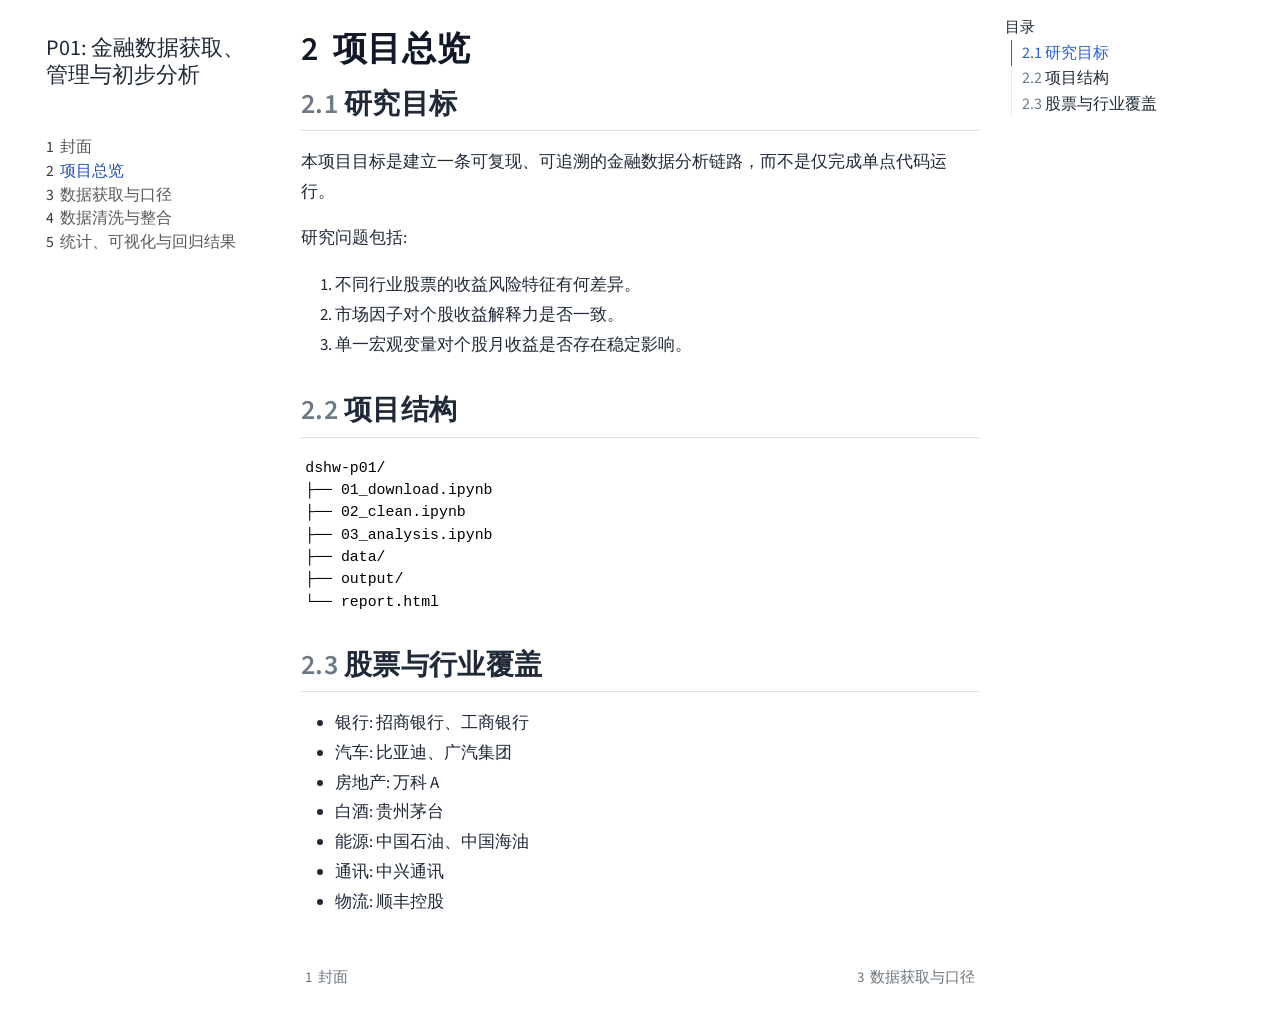
==== docs/book/01-overview.html @ 4a246908 "fix: make custom scss compatible with quarto 1.9" ====
<!DOCTYPE html>
<html xmlns="http://www.w3.org/1999/xhtml" lang="zh-Hans" xml:lang="zh-Hans"><head>

<meta charset="utf-8">
<meta name="generator" content="quarto-1.9.36">

<meta name="viewport" content="width=device-width, initial-scale=1.0, user-scalable=yes">


<title>2&nbsp; 项目总览 – P01: 金融数据获取、管理与初步分析</title>
<style>
/* Default styles provided by pandoc.
** See https://pandoc.org/MANUAL.html#variables-for-html for config info.
*/
code{white-space: pre-wrap;}
span.smallcaps{font-variant: small-caps;}
div.columns{display: flex; gap: min(4vw, 1.5em);}
div.column{flex: auto; overflow-x: auto;}
div.hanging-indent{margin-left: 1.5em; text-indent: -1.5em;}
ul.task-list{list-style: none;}
ul.task-list li input[type="checkbox"] {
  width: 0.8em;
  margin: 0 0.8em 0.2em -1em; /* quarto-specific, see https://github.com/quarto-dev/quarto-cli/issues/4556 */ 
  vertical-align: middle;
}
</style>


<script src="../site_libs/quarto-nav/quarto-nav.js"></script>
<script src="../site_libs/quarto-nav/headroom.min.js"></script>
<script src="../site_libs/clipboard/clipboard.min.js"></script>
<script src="../site_libs/quarto-search/autocomplete.umd.js"></script>
<script src="../site_libs/quarto-search/fuse.min.js"></script>
<script src="../site_libs/quarto-search/quarto-search.js"></script>
<meta name="quarto:offset" content="../">
<link href="../book/02-download.html" rel="next">
<link href="../index.html" rel="prev">
<script src="../site_libs/quarto-html/quarto.js" type="module"></script>
<script src="../site_libs/quarto-html/tabsets/tabsets.js" type="module"></script>
<script src="../site_libs/quarto-html/popper.min.js"></script>
<script src="../site_libs/quarto-html/tippy.umd.min.js"></script>
<script src="../site_libs/quarto-html/anchor.min.js"></script>
<link href="../site_libs/quarto-html/tippy.css" rel="stylesheet">
<link href="../site_libs/quarto-html/quarto-syntax-highlighting-845c23b38eaddc0f92fda52bfe77a8c8.css" rel="stylesheet" id="quarto-text-highlighting-styles">
<script src="../site_libs/bootstrap/bootstrap.min.js"></script>
<link href="../site_libs/bootstrap/bootstrap-icons.css" rel="stylesheet">
<link href="../site_libs/bootstrap/bootstrap-aed48c3e7c4aaeac92af8b2b0620a823.min.css" rel="stylesheet" append-hash="true" id="quarto-bootstrap" data-mode="light">
<script id="quarto-search-options" type="application/json">{
  "location": "sidebar",
  "copy-button": false,
  "collapse-after": 3,
  "panel-placement": "start",
  "type": "textbox",
  "limit": 50,
  "keyboard-shortcut": [
    "f",
    "/",
    "s"
  ],
  "show-item-context": false,
  "language": {
    "search-no-results-text": "没有结果",
    "search-matching-documents-text": "匹配的文档",
    "search-copy-link-title": "复制搜索链接",
    "search-hide-matches-text": "隐藏其它匹配结果",
    "search-more-match-text": "更多匹配结果",
    "search-more-matches-text": "更多匹配结果",
    "search-clear-button-title": "清除",
    "search-text-placeholder": "",
    "search-detached-cancel-button-title": "取消",
    "search-submit-button-title": "提交",
    "search-label": "搜索"
  }
}</script>


</head>

<body class="nav-sidebar floating quarto-light">

<div id="quarto-search-results"></div>
  <header id="quarto-header" class="headroom fixed-top">
  <nav class="quarto-secondary-nav">
    <div class="container-fluid d-flex">
      <button type="button" class="quarto-btn-toggle btn" data-bs-toggle="collapse" role="button" data-bs-target=".quarto-sidebar-collapse-item" aria-controls="quarto-sidebar" aria-expanded="false" aria-label="展开或折叠侧边栏导航" onclick="if (window.quartoToggleHeadroom) { window.quartoToggleHeadroom(); }">
        <i class="bi bi-layout-text-sidebar-reverse"></i>
      </button>
        <nav class="quarto-page-breadcrumbs" aria-label="breadcrumb"><ol class="breadcrumb"><li class="breadcrumb-item"><a href="../book/01-overview.html"><span class="chapter-number">2</span>&nbsp; <span class="chapter-title">项目总览</span></a></li></ol></nav>
        <a class="flex-grow-1" role="navigation" data-bs-toggle="collapse" data-bs-target=".quarto-sidebar-collapse-item" aria-controls="quarto-sidebar" aria-expanded="false" aria-label="展开或折叠侧边栏导航" onclick="if (window.quartoToggleHeadroom) { window.quartoToggleHeadroom(); }">      
        </a>
      <button type="button" class="btn quarto-search-button" aria-label="搜索" onclick="window.quartoOpenSearch();">
        <i class="bi bi-search"></i>
      </button>
    </div>
  </nav>
</header>
<!-- content -->
<div id="quarto-content" class="quarto-container page-columns page-rows-contents page-layout-article">
<!-- sidebar -->
  <nav id="quarto-sidebar" class="sidebar collapse collapse-horizontal quarto-sidebar-collapse-item sidebar-navigation floating overflow-auto">
    <div class="pt-lg-2 mt-2 text-left sidebar-header">
    <div class="sidebar-title mb-0 py-0">
      <a href="../">P01: 金融数据获取、管理与初步分析</a> 
        <div class="sidebar-tools-main">
    <a href="https://github.com/real-Yijun/dshw-p01" title="源代码" class="quarto-navigation-tool px-1" aria-label="源代码"><i class="bi bi-github"></i></a>
</div>
    </div>
      </div>
        <div class="mt-2 flex-shrink-0 align-items-center">
        <div class="sidebar-search">
        <div id="quarto-search" class="" title="搜索"></div>
        </div>
        </div>
    <div class="sidebar-menu-container"> 
    <ul class="list-unstyled mt-1">
        <li class="sidebar-item">
  <div class="sidebar-item-container"> 
  <a href="../index.html" class="sidebar-item-text sidebar-link">
 <span class="menu-text"><span class="chapter-number">1</span>&nbsp; <span class="chapter-title">封面</span></span></a>
  </div>
</li>
        <li class="sidebar-item">
  <div class="sidebar-item-container"> 
  <a href="../book/01-overview.html" class="sidebar-item-text sidebar-link active">
 <span class="menu-text"><span class="chapter-number">2</span>&nbsp; <span class="chapter-title">项目总览</span></span></a>
  </div>
</li>
        <li class="sidebar-item">
  <div class="sidebar-item-container"> 
  <a href="../book/02-download.html" class="sidebar-item-text sidebar-link">
 <span class="menu-text"><span class="chapter-number">3</span>&nbsp; <span class="chapter-title">数据获取与口径</span></span></a>
  </div>
</li>
        <li class="sidebar-item">
  <div class="sidebar-item-container"> 
  <a href="../book/03-clean.html" class="sidebar-item-text sidebar-link">
 <span class="menu-text"><span class="chapter-number">4</span>&nbsp; <span class="chapter-title">数据清洗与整合</span></span></a>
  </div>
</li>
        <li class="sidebar-item">
  <div class="sidebar-item-container"> 
  <a href="../book/04-analysis.html" class="sidebar-item-text sidebar-link">
 <span class="menu-text"><span class="chapter-number">5</span>&nbsp; <span class="chapter-title">统计、可视化与回归结果</span></span></a>
  </div>
</li>
    </ul>
    </div>
</nav>
<div id="quarto-sidebar-glass" class="quarto-sidebar-collapse-item" data-bs-toggle="collapse" data-bs-target=".quarto-sidebar-collapse-item"></div>
<!-- margin-sidebar -->
    <div id="quarto-margin-sidebar" class="sidebar margin-sidebar">
        <nav id="TOC" role="doc-toc" class="toc-active">
    <h2 id="toc-title">目录</h2>
   
  <ul>
  <li><a href="#研究目标" id="toc-研究目标" class="nav-link active" data-scroll-target="#研究目标"><span class="header-section-number">2.1</span> 研究目标</a></li>
  <li><a href="#项目结构" id="toc-项目结构" class="nav-link" data-scroll-target="#项目结构"><span class="header-section-number">2.2</span> 项目结构</a></li>
  <li><a href="#股票与行业覆盖" id="toc-股票与行业覆盖" class="nav-link" data-scroll-target="#股票与行业覆盖"><span class="header-section-number">2.3</span> 股票与行业覆盖</a></li>
  </ul>
</nav>
    </div>
<!-- main -->
<main class="content" id="quarto-document-content">

<header id="title-block-header" class="quarto-title-block default">
<div class="quarto-title">
<h1 class="title"><span class="chapter-number">2</span>&nbsp; <span class="chapter-title">项目总览</span></h1>
</div>



<div class="quarto-title-meta">

    
  
    
  </div>
  


</header>


<section id="研究目标" class="level2" data-number="2.1">
<h2 data-number="2.1" class="anchored" data-anchor-id="研究目标"><span class="header-section-number">2.1</span> 研究目标</h2>
<p>本项目目标是建立一条可复现、可追溯的金融数据分析链路，而不是仅完成单点代码运行。</p>
<p>研究问题包括:</p>
<ol type="1">
<li>不同行业股票的收益风险特征有何差异。</li>
<li>市场因子对个股收益解释力是否一致。</li>
<li>单一宏观变量对个股月收益是否存在稳定影响。</li>
</ol>
</section>
<section id="项目结构" class="level2" data-number="2.2">
<h2 data-number="2.2" class="anchored" data-anchor-id="项目结构"><span class="header-section-number">2.2</span> 项目结构</h2>
<pre class="text"><code>dshw-p01/
├── 01_download.ipynb
├── 02_clean.ipynb
├── 03_analysis.ipynb
├── data/
├── output/
└── report.html</code></pre>
</section>
<section id="股票与行业覆盖" class="level2" data-number="2.3">
<h2 data-number="2.3" class="anchored" data-anchor-id="股票与行业覆盖"><span class="header-section-number">2.3</span> 股票与行业覆盖</h2>
<ul>
<li>银行: 招商银行、工商银行</li>
<li>汽车: 比亚迪、广汽集团</li>
<li>房地产: 万科 A</li>
<li>白酒: 贵州茅台</li>
<li>能源: 中国石油、中国海油</li>
<li>通讯: 中兴通讯</li>
<li>物流: 顺丰控股</li>
</ul>


</section>

</main> <!-- /main -->
<script id="quarto-html-after-body" type="application/javascript">
  window.document.addEventListener("DOMContentLoaded", function (event) {
    const icon = "";
    const anchorJS = new window.AnchorJS();
    anchorJS.options = {
      placement: 'right',
      icon: icon
    };
    anchorJS.add('.anchored');
    const isCodeAnnotation = (el) => {
      for (const clz of el.classList) {
        if (clz.startsWith('code-annotation-')) {                     
          return true;
        }
      }
      return false;
    }
    const onCopySuccess = function(e) {
      // button target
      const button = e.trigger;
      // don't keep focus
      button.blur();
      // flash "checked"
      button.classList.add('code-copy-button-checked');
      var currentTitle = button.getAttribute("title");
      button.setAttribute("title", "已复制");
      let tooltip;
      if (window.bootstrap) {
        button.setAttribute("data-bs-toggle", "tooltip");
        button.setAttribute("data-bs-placement", "left");
        button.setAttribute("data-bs-title", "已复制");
        tooltip = new bootstrap.Tooltip(button, 
          { trigger: "manual", 
            customClass: "code-copy-button-tooltip",
            offset: [0, -8]});
        tooltip.show();    
      }
      setTimeout(function() {
        if (tooltip) {
          tooltip.hide();
          button.removeAttribute("data-bs-title");
          button.removeAttribute("data-bs-toggle");
          button.removeAttribute("data-bs-placement");
        }
        button.setAttribute("title", currentTitle);
        button.classList.remove('code-copy-button-checked');
      }, 1000);
      // clear code selection
      e.clearSelection();
    }
    const getTextToCopy = function(trigger) {
      const outerScaffold = trigger.parentElement.cloneNode(true);
      const codeEl = outerScaffold.querySelector('code');
      for (const childEl of codeEl.children) {
        if (isCodeAnnotation(childEl)) {
          childEl.remove();
        }
      }
      return codeEl.innerText;
    }
    const clipboard = new window.ClipboardJS('.code-copy-button:not([data-in-quarto-modal])', {
      text: getTextToCopy
    });
    clipboard.on('success', onCopySuccess);
    if (window.document.getElementById('quarto-embedded-source-code-modal')) {
      const clipboardModal = new window.ClipboardJS('.code-copy-button[data-in-quarto-modal]', {
        text: getTextToCopy,
        container: window.document.getElementById('quarto-embedded-source-code-modal')
      });
      clipboardModal.on('success', onCopySuccess);
    }
      var localhostRegex = new RegExp(/^(?:http|https):\/\/localhost\:?[0-9]*\//);
      var mailtoRegex = new RegExp(/^mailto:/);
        var filterRegex = new RegExp('/' + window.location.host + '/');
      var isInternal = (href) => {
          return filterRegex.test(href) || localhostRegex.test(href) || mailtoRegex.test(href);
      }
      // Inspect non-navigation links and adorn them if external
     var links = window.document.querySelectorAll('a[href]:not(.nav-link):not(.navbar-brand):not(.toc-action):not(.sidebar-link):not(.sidebar-item-toggle):not(.pagination-link):not(.no-external):not([aria-hidden]):not(.dropdown-item):not(.quarto-navigation-tool):not(.about-link)');
      for (var i=0; i<links.length; i++) {
        const link = links[i];
        if (!isInternal(link.href)) {
          // undo the damage that might have been done by quarto-nav.js in the case of
          // links that we want to consider external
          if (link.dataset.originalHref !== undefined) {
            link.href = link.dataset.originalHref;
          }
        }
      }
    function tippyHover(el, contentFn, onTriggerFn, onUntriggerFn) {
      const config = {
        allowHTML: true,
        maxWidth: 500,
        delay: 100,
        arrow: false,
        appendTo: function(el) {
            return el.parentElement;
        },
        interactive: true,
        interactiveBorder: 10,
        theme: 'quarto',
        placement: 'bottom-start',
      };
      if (contentFn) {
        config.content = contentFn;
      }
      if (onTriggerFn) {
        config.onTrigger = onTriggerFn;
      }
      if (onUntriggerFn) {
        config.onUntrigger = onUntriggerFn;
      }
      window.tippy(el, config); 
    }
    const noterefs = window.document.querySelectorAll('a[role="doc-noteref"]');
    for (var i=0; i<noterefs.length; i++) {
      const ref = noterefs[i];
      tippyHover(ref, function() {
        // use id or data attribute instead here
        let href = ref.getAttribute('data-footnote-href') || ref.getAttribute('href');
        try { href = new URL(href).hash; } catch {}
        const id = href.replace(/^#\/?/, "");
        const note = window.document.getElementById(id);
        if (note) {
          return note.innerHTML;
        } else {
          return "";
        }
      });
    }
    const xrefs = window.document.querySelectorAll('a.quarto-xref');
    const processXRef = (id, note) => {
      // Strip column container classes
      const stripColumnClz = (el) => {
        el.classList.remove("page-full", "page-columns");
        if (el.children) {
          for (const child of el.children) {
            stripColumnClz(child);
          }
        }
      }
      stripColumnClz(note)
      if (id === null || id.startsWith('sec-')) {
        // Special case sections, only their first couple elements
        const container = document.createElement("div");
        if (note.children && note.children.length > 2) {
          container.appendChild(note.children[0].cloneNode(true));
          for (let i = 1; i < note.children.length; i++) {
            const child = note.children[i];
            if (child.tagName === "P" && child.innerText === "") {
              continue;
            } else {
              container.appendChild(child.cloneNode(true));
              break;
            }
          }
          if (window.Quarto?.typesetMath) {
            window.Quarto.typesetMath(container);
          }
          return container.innerHTML
        } else {
          if (window.Quarto?.typesetMath) {
            window.Quarto.typesetMath(note);
          }
          return note.innerHTML;
        }
      } else {
        // Remove any anchor links if they are present
        const anchorLink = note.querySelector('a.anchorjs-link');
        if (anchorLink) {
          anchorLink.remove();
        }
        if (window.Quarto?.typesetMath) {
          window.Quarto.typesetMath(note);
        }
        if (note.classList.contains("callout")) {
          return note.outerHTML;
        } else {
          return note.innerHTML;
        }
      }
    }
    for (var i=0; i<xrefs.length; i++) {
      const xref = xrefs[i];
      tippyHover(xref, undefined, function(instance) {
        instance.disable();
        let url = xref.getAttribute('href');
        let hash = undefined; 
        if (url.startsWith('#')) {
          hash = url;
        } else {
          try { hash = new URL(url).hash; } catch {}
        }
        if (hash) {
          const id = hash.replace(/^#\/?/, "");
          const note = window.document.getElementById(id);
          if (note !== null) {
            try {
              const html = processXRef(id, note.cloneNode(true));
              instance.setContent(html);
            } finally {
              instance.enable();
              instance.show();
            }
          } else {
            // See if we can fetch this
            fetch(url.split('#')[0])
            .then(res => res.text())
            .then(html => {
              const parser = new DOMParser();
              const htmlDoc = parser.parseFromString(html, "text/html");
              const note = htmlDoc.getElementById(id);
              if (note !== null) {
                const html = processXRef(id, note);
                instance.setContent(html);
              } 
            }).finally(() => {
              instance.enable();
              instance.show();
            });
          }
        } else {
          // See if we can fetch a full url (with no hash to target)
          // This is a special case and we should probably do some content thinning / targeting
          fetch(url)
          .then(res => res.text())
          .then(html => {
            const parser = new DOMParser();
            const htmlDoc = parser.parseFromString(html, "text/html");
            const note = htmlDoc.querySelector('main.content');
            if (note !== null) {
              // This should only happen for chapter cross references
              // (since there is no id in the URL)
              // remove the first header
              if (note.children.length > 0 && note.children[0].tagName === "HEADER") {
                note.children[0].remove();
              }
              const html = processXRef(null, note);
              instance.setContent(html);
            } 
          }).finally(() => {
            instance.enable();
            instance.show();
          });
        }
      }, function(instance) {
      });
    }
        let selectedAnnoteEl;
        const selectorForAnnotation = ( cell, annotation) => {
          let cellAttr = 'data-code-cell="' + cell + '"';
          let lineAttr = 'data-code-annotation="' +  annotation + '"';
          const selector = 'span[' + cellAttr + '][' + lineAttr + ']';
          return selector;
        }
        const selectCodeLines = (annoteEl) => {
          const doc = window.document;
          const targetCell = annoteEl.getAttribute("data-target-cell");
          const targetAnnotation = annoteEl.getAttribute("data-target-annotation");
          const annoteSpan = window.document.querySelector(selectorForAnnotation(targetCell, targetAnnotation));
          const lines = annoteSpan.getAttribute("data-code-lines").split(",");
          const lineIds = lines.map((line) => {
            return targetCell + "-" + line;
          })
          let top = null;
          let height = null;
          let parent = null;
          if (lineIds.length > 0) {
              //compute the position of the single el (top and bottom and make a div)
              const el = window.document.getElementById(lineIds[0]);
              top = el.offsetTop;
              height = el.offsetHeight;
              parent = el.parentElement.parentElement;
            if (lineIds.length > 1) {
              const lastEl = window.document.getElementById(lineIds[lineIds.length - 1]);
              const bottom = lastEl.offsetTop + lastEl.offsetHeight;
              height = bottom - top;
            }
            if (top !== null && height !== null && parent !== null) {
              // cook up a div (if necessary) and position it 
              let div = window.document.getElementById("code-annotation-line-highlight");
              if (div === null) {
                div = window.document.createElement("div");
                div.setAttribute("id", "code-annotation-line-highlight");
                div.style.position = 'absolute';
                parent.appendChild(div);
              }
              div.style.top = top - 2 + "px";
              div.style.height = height + 4 + "px";
              div.style.left = 0;
              let gutterDiv = window.document.getElementById("code-annotation-line-highlight-gutter");
              if (gutterDiv === null) {
                gutterDiv = window.document.createElement("div");
                gutterDiv.setAttribute("id", "code-annotation-line-highlight-gutter");
                gutterDiv.style.position = 'absolute';
                const codeCell = window.document.getElementById(targetCell);
                const gutter = codeCell.querySelector('.code-annotation-gutter');
                gutter.appendChild(gutterDiv);
              }
              gutterDiv.style.top = top - 2 + "px";
              gutterDiv.style.height = height + 4 + "px";
            }
            selectedAnnoteEl = annoteEl;
          }
        };
        const unselectCodeLines = () => {
          const elementsIds = ["code-annotation-line-highlight", "code-annotation-line-highlight-gutter"];
          elementsIds.forEach((elId) => {
            const div = window.document.getElementById(elId);
            if (div) {
              div.remove();
            }
          });
          selectedAnnoteEl = undefined;
        };
          // Handle positioning of the toggle
      window.addEventListener(
        "resize",
        throttle(() => {
          elRect = undefined;
          if (selectedAnnoteEl) {
            selectCodeLines(selectedAnnoteEl);
          }
        }, 10)
      );
      function throttle(fn, ms) {
      let throttle = false;
      let timer;
        return (...args) => {
          if(!throttle) { // first call gets through
              fn.apply(this, args);
              throttle = true;
          } else { // all the others get throttled
              if(timer) clearTimeout(timer); // cancel #2
              timer = setTimeout(() => {
                fn.apply(this, args);
                timer = throttle = false;
              }, ms);
          }
        };
      }
        // Attach click handler to the DT
        const annoteDls = window.document.querySelectorAll('dt[data-target-cell]');
        for (const annoteDlNode of annoteDls) {
          annoteDlNode.addEventListener('click', (event) => {
            const clickedEl = event.target;
            if (clickedEl !== selectedAnnoteEl) {
              unselectCodeLines();
              const activeEl = window.document.querySelector('dt[data-target-cell].code-annotation-active');
              if (activeEl) {
                activeEl.classList.remove('code-annotation-active');
              }
              selectCodeLines(clickedEl);
              clickedEl.classList.add('code-annotation-active');
            } else {
              // Unselect the line
              unselectCodeLines();
              clickedEl.classList.remove('code-annotation-active');
            }
          });
        }
    const findCites = (el) => {
      const parentEl = el.parentElement;
      if (parentEl) {
        const cites = parentEl.dataset.cites;
        if (cites) {
          return {
            el,
            cites: cites.split(' ')
          };
        } else {
          return findCites(el.parentElement)
        }
      } else {
        return undefined;
      }
    };
    var bibliorefs = window.document.querySelectorAll('a[role="doc-biblioref"]');
    for (var i=0; i<bibliorefs.length; i++) {
      const ref = bibliorefs[i];
      const citeInfo = findCites(ref);
      if (citeInfo) {
        tippyHover(citeInfo.el, function() {
          var popup = window.document.createElement('div');
          citeInfo.cites.forEach(function(cite) {
            var citeDiv = window.document.createElement('div');
            citeDiv.classList.add('hanging-indent');
            citeDiv.classList.add('csl-entry');
            var biblioDiv = window.document.getElementById('ref-' + cite);
            if (biblioDiv) {
              citeDiv.innerHTML = biblioDiv.innerHTML;
            }
            popup.appendChild(citeDiv);
          });
          return popup.innerHTML;
        });
      }
    }
  });
  </script>
<nav class="page-navigation">
  <div class="nav-page nav-page-previous">
      <a href="../index.html" class="pagination-link" aria-label="封面">
        <i class="bi bi-arrow-left-short"></i> <span class="nav-page-text"><span class="chapter-number">1</span>&nbsp; <span class="chapter-title">封面</span></span>
      </a>          
  </div>
  <div class="nav-page nav-page-next">
      <a href="../book/02-download.html" class="pagination-link" aria-label="数据获取与口径">
        <span class="nav-page-text"><span class="chapter-number">3</span>&nbsp; <span class="chapter-title">数据获取与口径</span></span> <i class="bi bi-arrow-right-short"></i>
      </a>
  </div>
</nav>
</div> <!-- /content -->




</body></html>
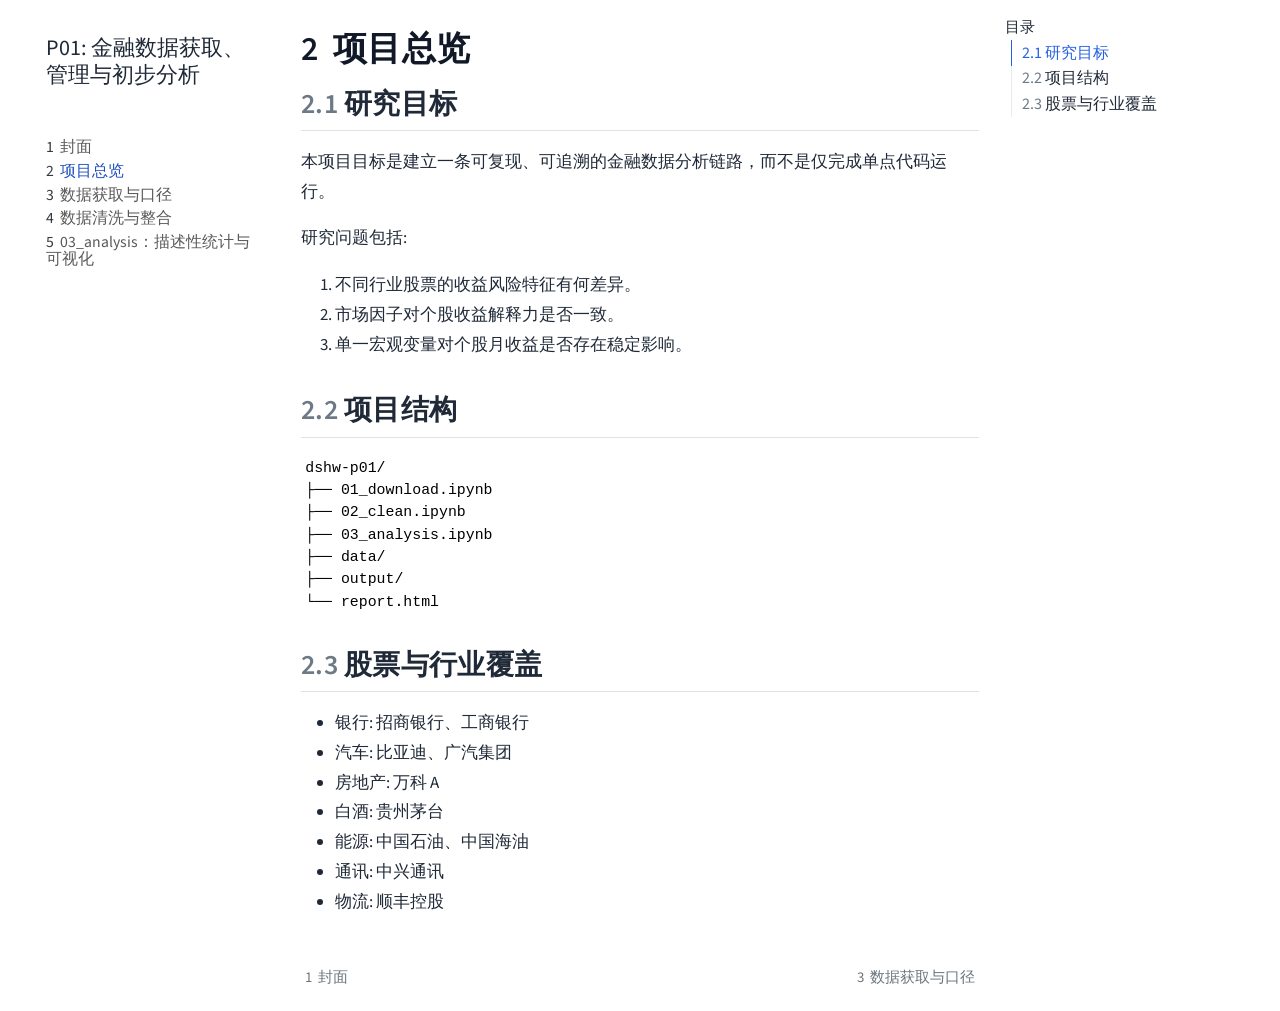
==== commit 58d973f4: "feat: use full analysis notebook as book chapter" ====
--- a/docs/book/01-overview.html
+++ b/docs/book/01-overview.html
@@ -139,8 +139,8 @@
 </li>
         <li class="sidebar-item">
   <div class="sidebar-item-container"> 
-  <a href="../book/04-analysis.html" class="sidebar-item-text sidebar-link">
- <span class="menu-text"><span class="chapter-number">5</span>&nbsp; <span class="chapter-title">统计、可视化与回归结果</span></span></a>
+  <a href="../03_analysis.html" class="sidebar-item-text sidebar-link">
+ <span class="menu-text"><span class="chapter-number">5</span>&nbsp; <span class="chapter-title">03_analysis：描述性统计与可视化</span></span></a>
   </div>
 </li>
     </ul>
